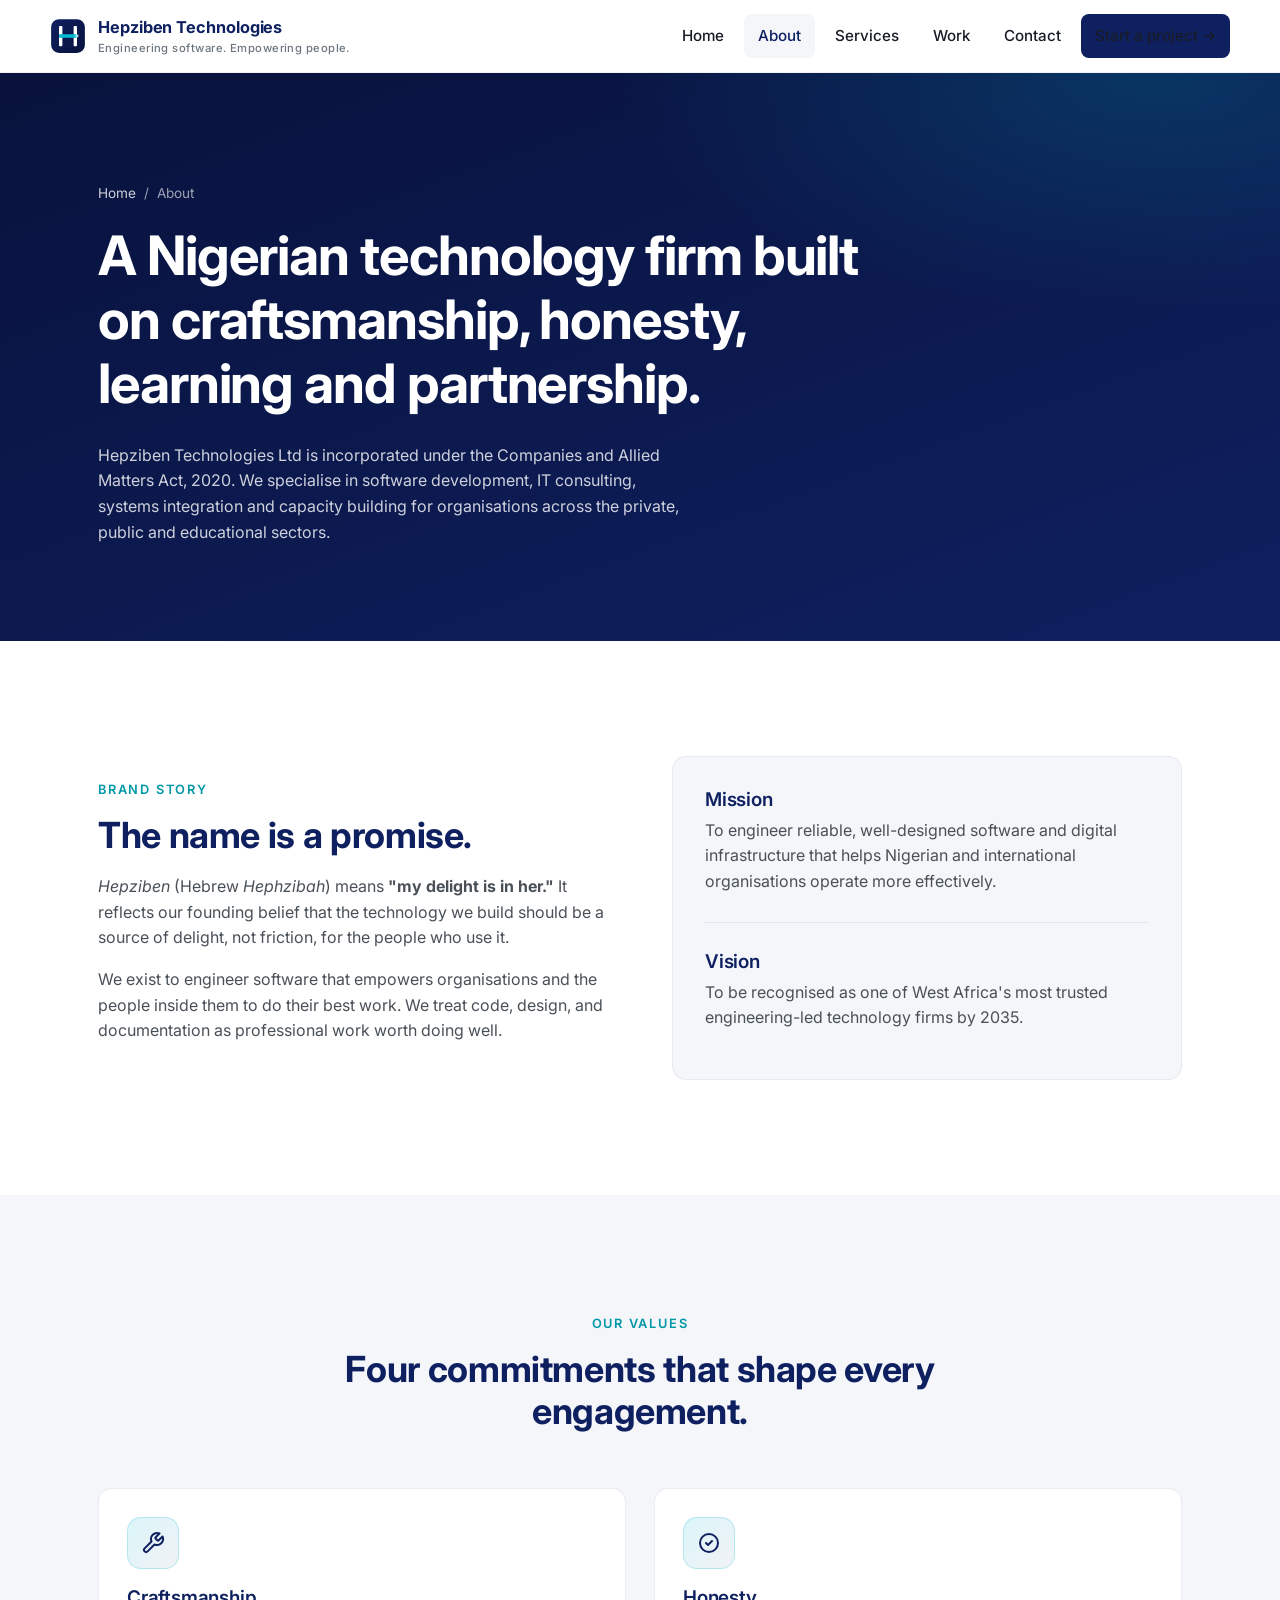
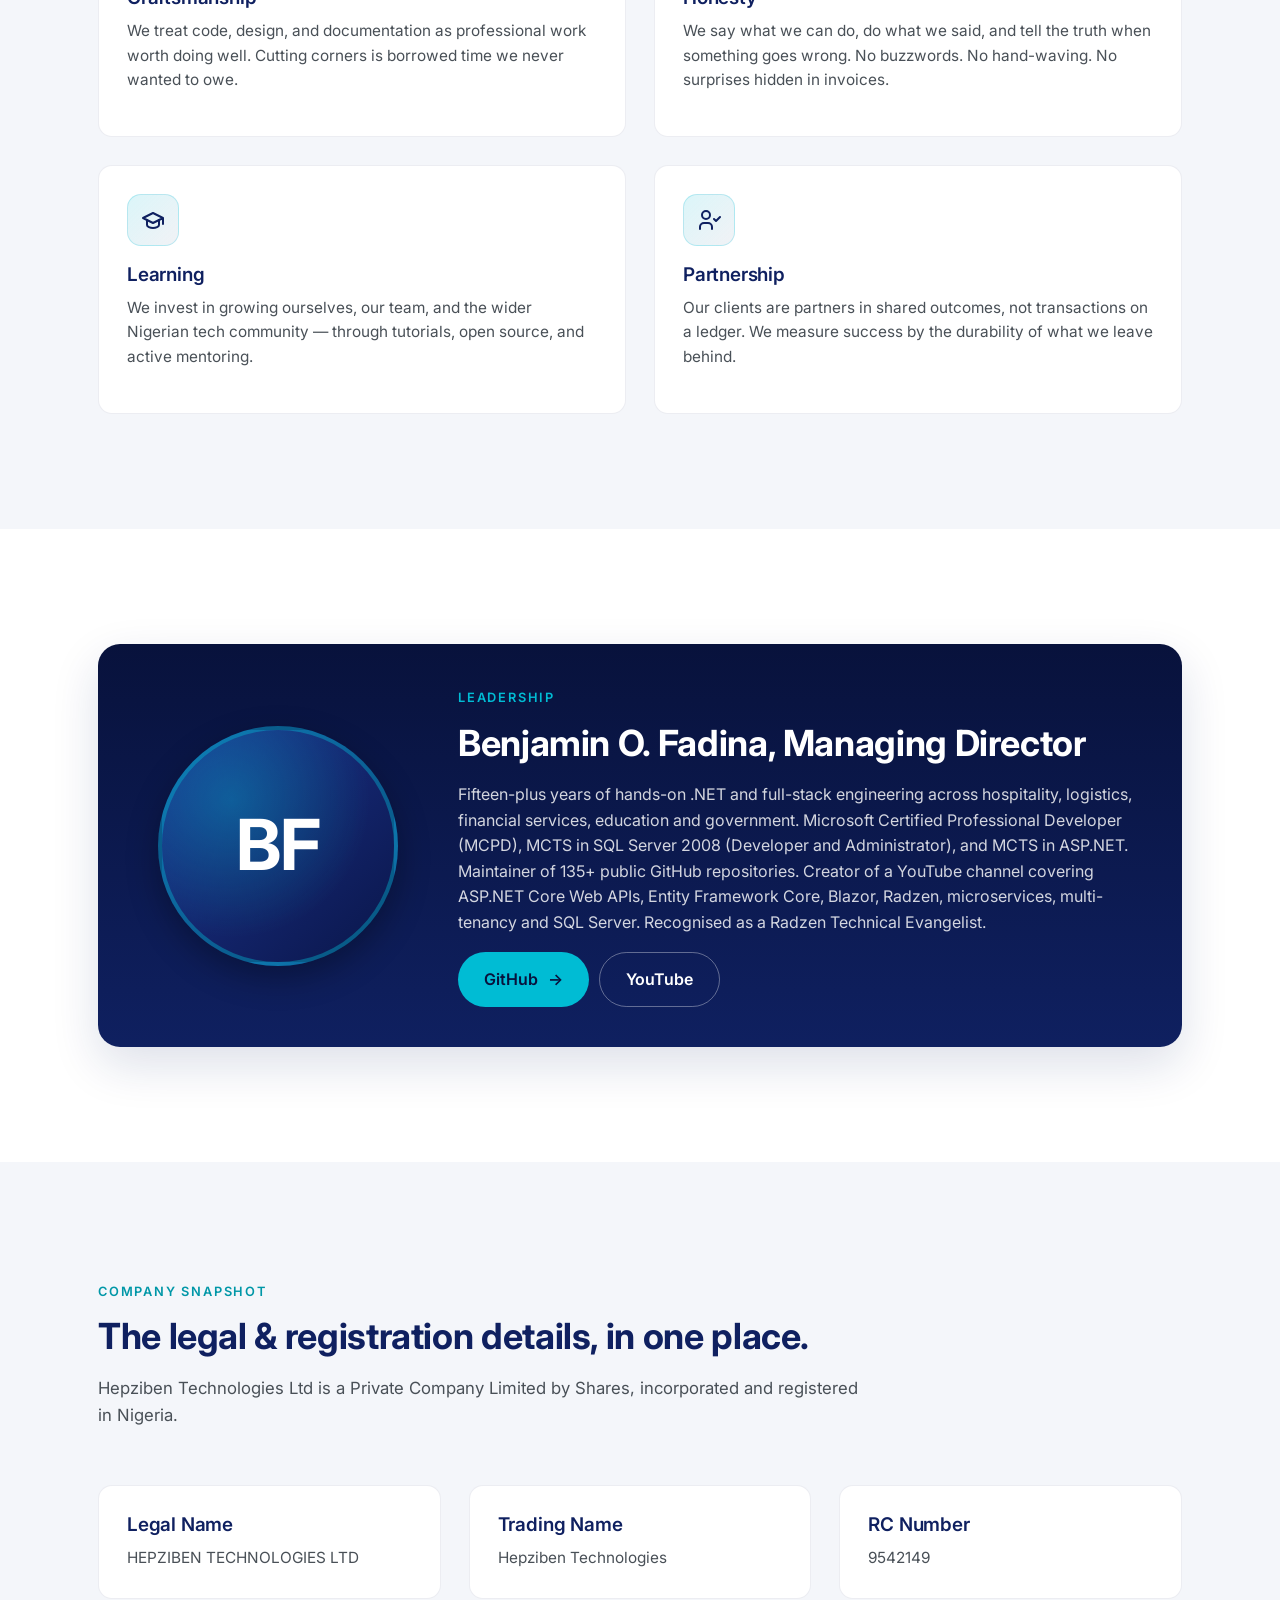
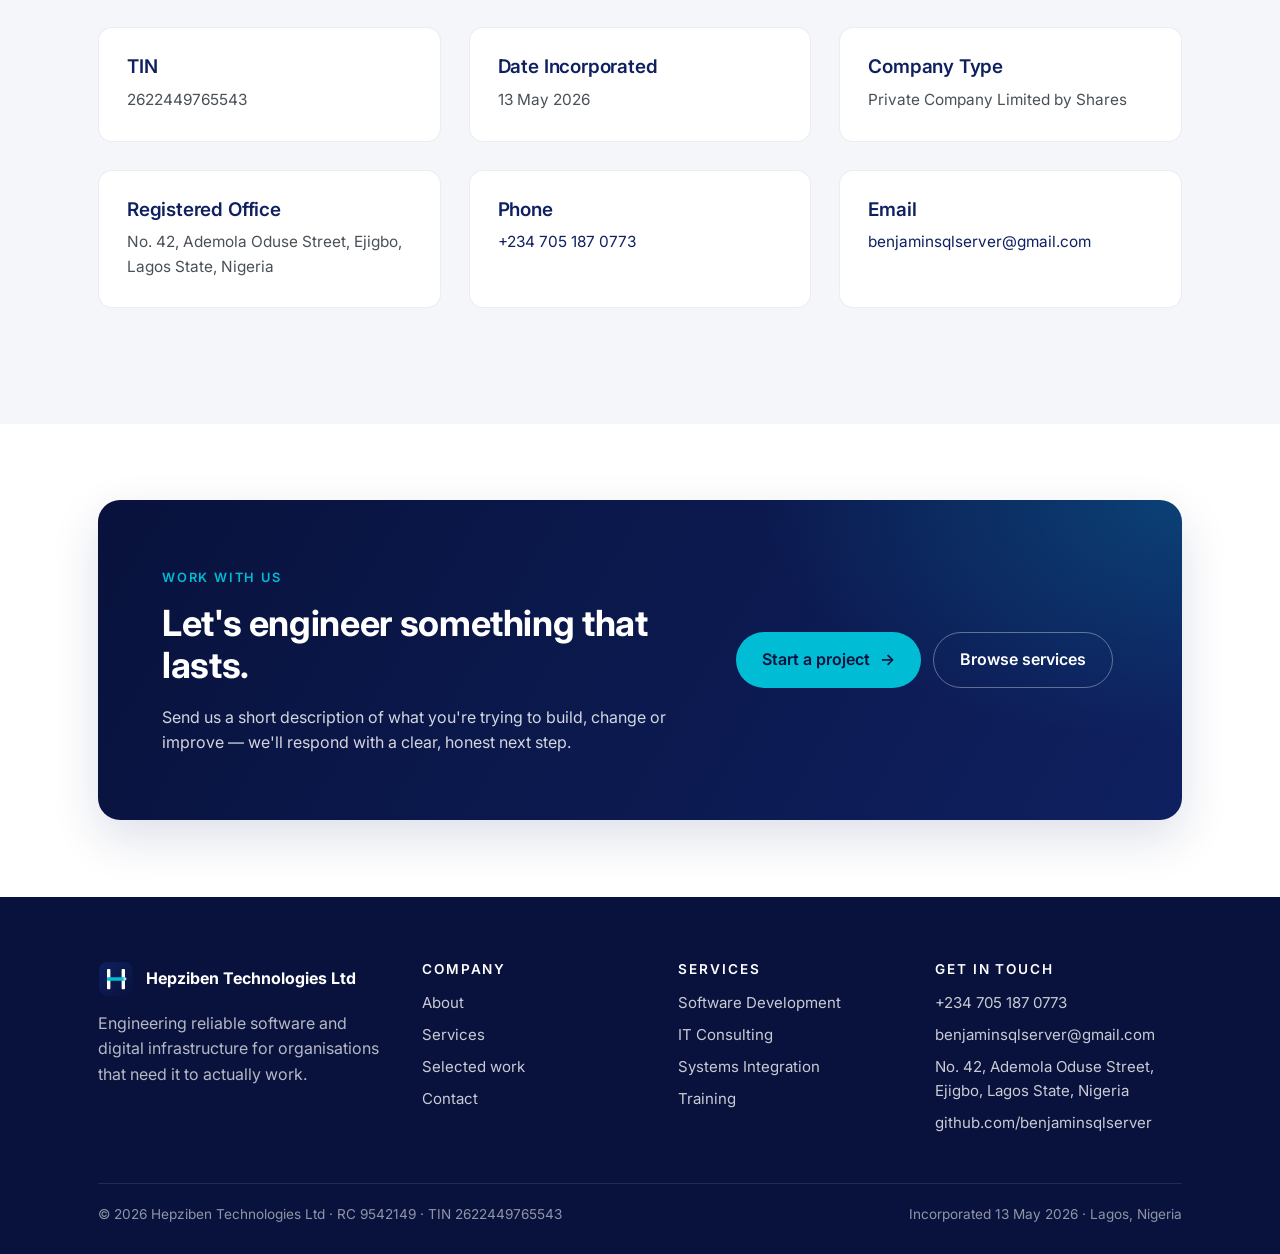
==== about.html @ 414bf99f "Initial commit: Hepziben Technologies corporate website Static, multi-page corporate site introducin" ====
<!DOCTYPE html>
<html lang="en">
<head>
  <meta charset="UTF-8" />
  <meta name="viewport" content="width=device-width, initial-scale=1.0" />
  <title>About — Hepziben Technologies</title>
  <meta name="description" content="The story, mission, vision, values and leadership behind Hepziben Technologies Ltd — a Lagos-based, engineering-led technology firm." />
  <meta name="theme-color" content="#0F2060" />
  <link rel="icon" type="image/svg+xml" href="assets/favicon.svg" />
  <link rel="preconnect" href="https://fonts.googleapis.com" />
  <link rel="preconnect" href="https://fonts.gstatic.com" crossorigin />
  <link href="https://fonts.googleapis.com/css2?family=Inter:wght@400;500;600;700;800&display=swap" rel="stylesheet" />
  <link rel="stylesheet" href="css/styles.css" />
</head>
<body>

  <header class="site-header">
    <div class="container nav">
      <a class="brand" href="index.html" aria-label="Hepziben Technologies home">
        <img src="assets/logo.svg" alt="" width="36" height="36" />
        <span>Hepziben Technologies<span class="brand-sub">Engineering software. Empowering people.</span></span>
      </a>
      <button class="nav-toggle" aria-expanded="false" aria-controls="primary-nav" aria-label="Open menu"><span></span><span></span><span></span></button>
      <ul class="nav-links" id="primary-nav">
        <li><a href="index.html">Home</a></li>
        <li><a class="active" href="about.html">About</a></li>
        <li><a href="services.html">Services</a></li>
        <li><a href="portfolio.html">Work</a></li>
        <li><a href="contact.html">Contact</a></li>
        <li><a class="nav-cta" href="contact.html">Start a project →</a></li>
      </ul>
    </div>
  </header>

  <section class="page-hero">
    <div class="container">
      <div class="crumbs"><a href="index.html">Home</a> &nbsp;/&nbsp; About</div>
      <h1>A Nigerian technology firm built on craftsmanship, honesty, learning and partnership.</h1>
      <p>Hepziben Technologies Ltd is incorporated under the Companies and Allied Matters Act, 2020. We specialise in software development, IT consulting, systems integration and capacity building for organisations across the private, public and educational sectors.</p>
    </div>
  </section>

  <section>
    <div class="container split">
      <div class="reveal">
        <span class="eyebrow">Brand story</span>
        <h2>The name is a promise.</h2>
        <p>
          <em>Hepziben</em> (Hebrew <em>Hephzibah</em>) means <strong>"my delight is in her."</strong>
          It reflects our founding belief that the technology we build should be a source of delight, not friction,
          for the people who use it.
        </p>
        <p>
          We exist to engineer software that empowers organisations and the people inside them
          to do their best work. We treat code, design, and documentation as professional work
          worth doing well.
        </p>
      </div>
      <div class="reveal">
        <div style="background: var(--mist); border-radius: var(--radius-md); padding: 32px; border: 1px solid rgba(15,32,96,.06);">
          <h3 style="color: var(--indigo); margin-bottom: 6px;">Mission</h3>
          <p>To engineer reliable, well-designed software and digital infrastructure that helps Nigerian and international organisations operate more effectively.</p>
          <div class="divider"></div>
          <h3 style="color: var(--indigo); margin-bottom: 6px;">Vision</h3>
          <p>To be recognised as one of West Africa's most trusted engineering-led technology firms by 2035.</p>
        </div>
      </div>
    </div>
  </section>

  <section style="background: var(--mist);">
    <div class="container">
      <div class="section-head reveal">
        <span class="eyebrow">Our values</span>
        <h2>Four commitments that shape every engagement.</h2>
      </div>
      <div class="grid grid-2">
        <article class="service reveal">
          <div class="icon" aria-hidden="true">
            <svg viewBox="0 0 24 24" fill="none" stroke="currentColor" stroke-width="2" stroke-linecap="round" stroke-linejoin="round"><path d="M14.7 6.3a1 1 0 0 0 0 1.4l1.6 1.6a1 1 0 0 0 1.4 0l3.77-3.77a6 6 0 0 1-7.94 7.94l-6.91 6.91a2.12 2.12 0 0 1-3-3l6.91-6.91a6 6 0 0 1 7.94-7.94l-3.76 3.76z"/></svg>
          </div>
          <h3>Craftsmanship</h3>
          <p>We treat code, design, and documentation as professional work worth doing well. Cutting corners is borrowed time we never wanted to owe.</p>
        </article>
        <article class="service reveal">
          <div class="icon" aria-hidden="true">
            <svg viewBox="0 0 24 24" fill="none" stroke="currentColor" stroke-width="2" stroke-linecap="round" stroke-linejoin="round"><path d="M3 12a9 9 0 1 0 18 0 9 9 0 0 0-18 0z"/><polyline points="9 12 11 14 15 10"/></svg>
          </div>
          <h3>Honesty</h3>
          <p>We say what we can do, do what we said, and tell the truth when something goes wrong. No buzzwords. No hand-waving. No surprises hidden in invoices.</p>
        </article>
        <article class="service reveal">
          <div class="icon" aria-hidden="true">
            <svg viewBox="0 0 24 24" fill="none" stroke="currentColor" stroke-width="2" stroke-linecap="round" stroke-linejoin="round"><path d="M22 10v6M2 10l10-5 10 5-10 5z"/><path d="M6 12v5c0 1.7 3 3 6 3s6-1.3 6-3v-5"/></svg>
          </div>
          <h3>Learning</h3>
          <p>We invest in growing ourselves, our team, and the wider Nigerian tech community — through tutorials, open source, and active mentoring.</p>
        </article>
        <article class="service reveal">
          <div class="icon" aria-hidden="true">
            <svg viewBox="0 0 24 24" fill="none" stroke="currentColor" stroke-width="2" stroke-linecap="round" stroke-linejoin="round"><circle cx="9" cy="7" r="4"/><path d="M17 11l2 2 4-4"/><path d="M3 21v-2a4 4 0 0 1 4-4h4a4 4 0 0 1 4 4v2"/></svg>
          </div>
          <h3>Partnership</h3>
          <p>Our clients are partners in shared outcomes, not transactions on a ledger. We measure success by the durability of what we leave behind.</p>
        </article>
      </div>
    </div>
  </section>

  <section>
    <div class="container">
      <div class="founder reveal">
        <div class="avatar" aria-label="Benjamin O. Fadina">BF</div>
        <div>
          <span class="eyebrow" style="color: var(--cyan);">Leadership</span>
          <h2>Benjamin O. Fadina, Managing Director</h2>
          <p>
            Fifteen-plus years of hands-on .NET and full-stack engineering across hospitality, logistics, financial services,
            education and government. Microsoft Certified Professional Developer (MCPD), MCTS in SQL Server 2008 (Developer
            and Administrator), and MCTS in ASP.NET. Maintainer of 135+ public GitHub repositories. Creator of a YouTube
            channel covering ASP.NET Core Web APIs, Entity Framework Core, Blazor, Radzen, microservices, multi-tenancy and
            SQL Server. Recognised as a Radzen Technical Evangelist.
          </p>
          <div class="actions" style="display:flex; gap:10px; flex-wrap:wrap; margin-top: 8px;">
            <a class="btn btn-primary" href="https://github.com/benjaminsqlserver" target="_blank" rel="noopener">GitHub <span class="arrow">→</span></a>
            <a class="btn btn-ghost" href="https://www.youtube.com/@benjaminfadina3338" target="_blank" rel="noopener">YouTube</a>
          </div>
        </div>
      </div>
    </div>
  </section>

  <section style="background: var(--mist);">
    <div class="container">
      <div class="section-head reveal left">
        <span class="eyebrow">Company snapshot</span>
        <h2>The legal &amp; registration details, in one place.</h2>
        <p>Hepziben Technologies Ltd is a Private Company Limited by Shares, incorporated and registered in Nigeria.</p>
      </div>
      <div class="grid grid-3">
        <div class="service reveal"><h3>Legal Name</h3><p style="margin:0;">HEPZIBEN TECHNOLOGIES LTD</p></div>
        <div class="service reveal"><h3>Trading Name</h3><p style="margin:0;">Hepziben Technologies</p></div>
        <div class="service reveal"><h3>RC Number</h3><p style="margin:0;">9542149</p></div>
        <div class="service reveal"><h3>TIN</h3><p style="margin:0;">2622449765543</p></div>
        <div class="service reveal"><h3>Date Incorporated</h3><p style="margin:0;">13 May 2026</p></div>
        <div class="service reveal"><h3>Company Type</h3><p style="margin:0;">Private Company Limited by Shares</p></div>
        <div class="service reveal"><h3>Registered Office</h3><p style="margin:0;">No. 42, Ademola Oduse Street, Ejigbo, Lagos State, Nigeria</p></div>
        <div class="service reveal"><h3>Phone</h3><p style="margin:0;"><a href="tel:+2347051870773">+234 705 187 0773</a></p></div>
        <div class="service reveal"><h3>Email</h3><p style="margin:0;"><a href="mailto:benjaminsqlserver@gmail.com">benjaminsqlserver@gmail.com</a></p></div>
      </div>
    </div>
  </section>

  <section class="section-tight">
    <div class="container">
      <div class="cta-band reveal">
        <div>
          <span class="eyebrow" style="color: var(--cyan);">Work with us</span>
          <h2>Let's engineer something that lasts.</h2>
          <p>Send us a short description of what you're trying to build, change or improve — we'll respond with a clear, honest next step.</p>
        </div>
        <div class="actions">
          <a class="btn btn-primary" href="contact.html">Start a project <span class="arrow">→</span></a>
          <a class="btn btn-ghost" href="services.html">Browse services</a>
        </div>
      </div>
    </div>
  </section>

  <footer class="footer">
    <div class="container">
      <div class="grid-foot">
        <div>
          <div class="brand-foot"><img src="assets/logo.svg" alt="" width="36" height="36" /> Hepziben Technologies Ltd</div>
          <p style="color: rgba(255,255,255,.7);">Engineering reliable software and digital infrastructure for organisations that need it to actually work.</p>
        </div>
        <div><h4>Company</h4>
          <ul>
            <li><a href="about.html">About</a></li>
            <li><a href="services.html">Services</a></li>
            <li><a href="portfolio.html">Selected work</a></li>
            <li><a href="contact.html">Contact</a></li>
          </ul>
        </div>
        <div><h4>Services</h4>
          <ul>
            <li><a href="services.html#software">Software Development</a></li>
            <li><a href="services.html#consulting">IT Consulting</a></li>
            <li><a href="services.html#integration">Systems Integration</a></li>
            <li><a href="services.html#training">Training</a></li>
          </ul>
        </div>
        <div><h4>Get in touch</h4>
          <ul>
            <li><a href="tel:+2347051870773">+234 705 187 0773</a></li>
            <li><a href="mailto:benjaminsqlserver@gmail.com">benjaminsqlserver@gmail.com</a></li>
            <li>No. 42, Ademola Oduse Street,<br/>Ejigbo, Lagos State, Nigeria</li>
            <li><a href="https://github.com/benjaminsqlserver" target="_blank" rel="noopener">github.com/benjaminsqlserver</a></li>
          </ul>
        </div>
      </div>
      <div class="legal">
        <span>© 2026 Hepziben Technologies Ltd · RC 9542149 · TIN 2622449765543</span>
        <span>Incorporated 13 May 2026 · Lagos, Nigeria</span>
      </div>
    </div>
  </footer>

  <script src="js/main.js" defer></script>
</body>
</html>
---- css/styles.css ----
/* =========================================================
   Hepziben Technologies — Brand Stylesheet
   Per Brand Guidelines v1.0 (May 2026)
   Anchor: Deep Indigo  Accent: Electric Cyan
   Ratios: ~60% white  ~30% indigo  ~10% cyan
   ========================================================= */

:root {
  --indigo: #0F2060;
  --midnight: #08123C;
  --cyan: #00BCD4;
  --teal: #0097A7;
  --ink: #181C28;
  --slate: #495057;
  --stone: #6C757D;
  --mist: #F4F6FA;
  --white: #FFFFFF;

  --radius-sm: 8px;
  --radius-md: 14px;
  --radius-lg: 22px;

  --shadow-sm: 0 1px 2px rgba(15, 32, 96, .06), 0 1px 3px rgba(15, 32, 96, .04);
  --shadow-md: 0 6px 18px rgba(15, 32, 96, .08), 0 2px 6px rgba(15, 32, 96, .05);
  --shadow-lg: 0 18px 48px rgba(15, 32, 96, .14);

  --container: 1180px;
  --pad: clamp(20px, 4vw, 48px);

  --t: 220ms cubic-bezier(.2, .7, .2, 1);
}

* { box-sizing: border-box; }
html { scroll-behavior: smooth; }

body {
  margin: 0;
  font-family: 'Inter', Calibri, system-ui, -apple-system, 'Segoe UI', Roboto, Arial, sans-serif;
  color: var(--ink);
  background: var(--white);
  line-height: 1.6;
  -webkit-font-smoothing: antialiased;
  text-rendering: optimizeLegibility;
}

img, svg { display: block; max-width: 100%; }
a { color: var(--indigo); text-decoration: none; transition: color var(--t); }
a:hover { color: var(--teal); }

/* ---------- Type scale ---------- */
h1, h2, h3, h4 {
  color: var(--indigo);
  letter-spacing: -.01em;
  margin: 0 0 .5em;
  line-height: 1.18;
  font-weight: 700;
}
h1 { font-size: clamp(2rem, 4.6vw, 3.4rem); letter-spacing: -.02em; }
h2 { font-size: clamp(1.6rem, 3vw, 2.25rem); }
h3 { font-size: 1.18rem; font-weight: 600; }
p  { margin: 0 0 1em; color: var(--slate); }
small { color: var(--stone); }

.eyebrow {
  display: inline-block;
  font-size: .8rem;
  font-weight: 600;
  letter-spacing: .14em;
  text-transform: uppercase;
  color: var(--teal);
  margin-bottom: .8rem;
}

/* ---------- Layout primitives ---------- */
.container {
  width: 100%;
  max-width: var(--container);
  margin: 0 auto;
  padding-left: var(--pad);
  padding-right: var(--pad);
}

section { padding: clamp(64px, 9vw, 120px) 0; }
.section-tight { padding: clamp(40px, 6vw, 80px) 0; }

.grid { display: grid; gap: 28px; }
.grid-2 { grid-template-columns: repeat(2, minmax(0, 1fr)); }
.grid-3 { grid-template-columns: repeat(3, minmax(0, 1fr)); }
@media (max-width: 880px) {
  .grid-2, .grid-3 { grid-template-columns: 1fr; }
}

/* ---------- Header / nav ---------- */
.site-header {
  position: sticky;
  top: 0;
  z-index: 50;
  background: rgba(255, 255, 255, .82);
  backdrop-filter: saturate(180%) blur(14px);
  -webkit-backdrop-filter: saturate(180%) blur(14px);
  border-bottom: 1px solid rgba(15, 32, 96, .06);
}
.nav {
  display: flex;
  align-items: center;
  justify-content: space-between;
  gap: 24px;
  padding: 14px 0;
}
.brand {
  display: flex;
  align-items: center;
  gap: 12px;
  font-weight: 700;
  color: var(--indigo);
  font-size: 1.02rem;
  letter-spacing: -.005em;
}
.brand svg { width: 36px; height: 36px; }
.brand .brand-sub { display: block; font-size: .7rem; font-weight: 500; color: var(--stone); letter-spacing: .04em; }

.nav-links {
  display: flex;
  align-items: center;
  gap: 6px;
  list-style: none;
  margin: 0;
  padding: 0;
}
.nav-links a {
  display: inline-block;
  padding: 10px 14px;
  border-radius: var(--radius-sm);
  font-weight: 500;
  font-size: .95rem;
  color: var(--ink);
}
.nav-links a:hover { background: var(--mist); color: var(--indigo); }
.nav-links a.active { color: var(--indigo); background: var(--mist); }

.nav-cta {
  display: inline-flex;
  align-items: center;
  gap: 8px;
  background: var(--indigo);
  color: var(--white);
  padding: 10px 18px;
  border-radius: 999px;
  font-weight: 600;
  font-size: .95rem;
  transition: transform var(--t), background var(--t), box-shadow var(--t);
}
.nav-cta:hover { background: var(--midnight); color: var(--white); transform: translateY(-1px); box-shadow: var(--shadow-md); }

.nav-toggle {
  display: none;
  background: transparent;
  border: 1px solid rgba(15, 32, 96, .12);
  border-radius: var(--radius-sm);
  padding: 8px 10px;
  cursor: pointer;
}
.nav-toggle span {
  display: block;
  width: 20px;
  height: 2px;
  background: var(--indigo);
  margin: 4px 0;
  border-radius: 1px;
}

@media (max-width: 880px) {
  .nav-toggle { display: inline-block; }
  .nav-links {
    position: absolute;
    top: 64px; left: 0; right: 0;
    flex-direction: column;
    align-items: stretch;
    gap: 4px;
    padding: 12px var(--pad) 18px;
    background: var(--white);
    border-bottom: 1px solid rgba(15, 32, 96, .08);
    box-shadow: var(--shadow-md);
    transform: translateY(-12px);
    opacity: 0;
    pointer-events: none;
    transition: transform var(--t), opacity var(--t);
  }
  .nav-links.open { transform: translateY(0); opacity: 1; pointer-events: auto; }
  .nav-links li { width: 100%; }
  .nav-links a { display: block; }
  .nav-cta { display: none; }
}

/* ---------- Buttons ---------- */
.btn {
  display: inline-flex;
  align-items: center;
  gap: 10px;
  padding: 14px 26px;
  border-radius: 999px;
  font-weight: 600;
  font-size: 1rem;
  border: none;
  cursor: pointer;
  transition: transform var(--t), background var(--t), color var(--t), box-shadow var(--t), border-color var(--t);
  text-decoration: none;
}
.btn-primary { background: var(--cyan); color: var(--midnight); }
.btn-primary:hover { background: var(--teal); color: var(--white); transform: translateY(-1px); box-shadow: var(--shadow-md); }
.btn-secondary { background: transparent; color: var(--indigo); border: 1px solid rgba(15, 32, 96, .18); }
.btn-secondary:hover { background: var(--indigo); color: var(--white); border-color: var(--indigo); }
.btn-ghost { background: transparent; color: var(--white); border: 1px solid rgba(255, 255, 255, .35); }
.btn-ghost:hover { background: var(--white); color: var(--indigo); }

.btn .arrow { transition: transform var(--t); }
.btn:hover .arrow { transform: translateX(3px); }

/* ---------- Hero ---------- */
.hero {
  position: relative;
  background:
    radial-gradient(1100px 540px at 88% -10%, rgba(0, 188, 212, .18), transparent 60%),
    radial-gradient(900px 480px at -10% 110%, rgba(0, 151, 167, .14), transparent 60%),
    linear-gradient(160deg, var(--midnight) 0%, var(--indigo) 60%, #15296f 100%);
  color: var(--white);
  overflow: hidden;
  padding: clamp(80px, 12vw, 140px) 0 clamp(80px, 12vw, 140px);
}
.hero::before {
  content: "";
  position: absolute; inset: 0;
  background-image:
    linear-gradient(rgba(255, 255, 255, .04) 1px, transparent 1px),
    linear-gradient(90deg, rgba(255, 255, 255, .04) 1px, transparent 1px);
  background-size: 56px 56px;
  mask-image: radial-gradient(ellipse at 50% 40%, #000 30%, transparent 75%);
  -webkit-mask-image: radial-gradient(ellipse at 50% 40%, #000 30%, transparent 75%);
  pointer-events: none;
}
.hero .container { position: relative; z-index: 1; }
.hero-grid {
  display: grid;
  grid-template-columns: 1.15fr 1fr;
  gap: 56px;
  align-items: center;
}
@media (max-width: 980px) { .hero-grid { grid-template-columns: 1fr; gap: 40px; } }

.hero h1 { color: var(--white); margin-bottom: 18px; }
.hero h1 .accent { color: var(--cyan); }
.hero p.lead { font-size: 1.12rem; color: rgba(255, 255, 255, .82); margin-bottom: 28px; max-width: 58ch; }
.hero .actions { display: flex; gap: 14px; flex-wrap: wrap; }
.hero .meta {
  margin-top: 36px;
  display: flex; flex-wrap: wrap; gap: 18px 28px;
  color: rgba(255, 255, 255, .75);
  font-size: .92rem;
}
.hero .meta div { display: flex; align-items: center; gap: 8px; }
.hero .meta .dot { width: 6px; height: 6px; background: var(--cyan); border-radius: 50%; }

/* Hero illustration card */
.hero-card {
  position: relative;
  background: linear-gradient(180deg, rgba(255, 255, 255, .06), rgba(255, 255, 255, .02));
  border: 1px solid rgba(255, 255, 255, .12);
  border-radius: var(--radius-lg);
  padding: 26px;
  box-shadow: var(--shadow-lg);
  backdrop-filter: blur(10px);
}
.hero-card .pill {
  display: inline-flex; align-items: center; gap: 8px;
  background: rgba(0, 188, 212, .14);
  color: var(--cyan);
  padding: 6px 12px; border-radius: 999px;
  font-size: .78rem; font-weight: 600; letter-spacing: .08em;
  text-transform: uppercase;
  border: 1px solid rgba(0, 188, 212, .35);
  margin-bottom: 14px;
}
.code-window {
  background: var(--midnight);
  border: 1px solid rgba(255, 255, 255, .08);
  border-radius: var(--radius-md);
  overflow: hidden;
}
.code-window .bar {
  display: flex; gap: 6px; align-items: center;
  padding: 10px 14px;
  background: rgba(255, 255, 255, .04);
  border-bottom: 1px solid rgba(255, 255, 255, .06);
}
.code-window .bar i { width: 10px; height: 10px; border-radius: 50%; background: rgba(255,255,255,.18); }
.code-window .bar i.r { background: #ff5f57; }
.code-window .bar i.y { background: #febc2e; }
.code-window .bar i.g { background: #28c840; }
.code-window pre {
  margin: 0;
  padding: 16px 18px;
  color: #d3def0;
  font-family: ui-monospace, SFMono-Regular, Menlo, Consolas, monospace;
  font-size: .85rem;
  line-height: 1.65;
  overflow-x: auto;
  white-space: pre;
}
.code-window .k { color: #79c0ff; }
.code-window .s { color: #a5e3b6; }
.code-window .c { color: #7a88a8; font-style: italic; }
.code-window .n { color: #ffcb6b; }
.code-window .t { color: var(--cyan); }

/* ---------- Trust strip ---------- */
.trust {
  background: var(--mist);
  border-top: 1px solid rgba(15, 32, 96, .04);
  border-bottom: 1px solid rgba(15, 32, 96, .04);
  padding: 26px 0;
}
.trust .row {
  display: grid;
  grid-template-columns: repeat(4, 1fr);
  gap: 18px;
  align-items: center;
}
@media (max-width: 720px) { .trust .row { grid-template-columns: repeat(2, 1fr); } }
.trust .stat { text-align: center; }
.trust .stat strong { display: block; color: var(--indigo); font-size: 1.6rem; line-height: 1.1; }
.trust .stat span { color: var(--stone); font-size: .85rem; }

/* ---------- Section heading ---------- */
.section-head { max-width: 760px; margin: 0 auto 56px; text-align: center; }
.section-head.left { text-align: left; margin-left: 0; }
.section-head p { color: var(--slate); font-size: 1.05rem; }

/* ---------- Service cards ---------- */
.service {
  background: var(--white);
  border: 1px solid rgba(15, 32, 96, .08);
  border-radius: var(--radius-md);
  padding: 28px;
  transition: transform var(--t), box-shadow var(--t), border-color var(--t);
  position: relative;
  overflow: hidden;
}
.service::after {
  content: "";
  position: absolute; left: 0; right: 0; bottom: 0;
  height: 3px;
  background: linear-gradient(90deg, var(--cyan), var(--teal));
  transform: scaleX(0);
  transform-origin: left;
  transition: transform var(--t);
}
.service:hover { transform: translateY(-3px); border-color: rgba(15, 32, 96, .16); box-shadow: var(--shadow-md); }
.service:hover::after { transform: scaleX(1); }
.service .icon {
  width: 52px; height: 52px;
  display: inline-flex; align-items: center; justify-content: center;
  background: linear-gradient(135deg, rgba(0, 188, 212, .14), rgba(15, 32, 96, .06));
  border: 1px solid rgba(0, 188, 212, .22);
  color: var(--indigo);
  border-radius: 14px;
  margin-bottom: 18px;
}
.service .icon svg { width: 24px; height: 24px; }
.service p { font-size: .96rem; }
.service-tag {
  display: inline-flex; align-items: center;
  font-size: .78rem; font-weight: 600;
  color: var(--teal);
  letter-spacing: .06em; text-transform: uppercase;
  margin-top: 8px;
}

/* ---------- Why us / split ---------- */
.split {
  display: grid;
  grid-template-columns: 1fr 1fr;
  gap: 64px;
  align-items: center;
}
@media (max-width: 980px) { .split { grid-template-columns: 1fr; gap: 36px; } }
.points { list-style: none; padding: 0; margin: 24px 0 0; }
.points li {
  display: grid;
  grid-template-columns: 28px 1fr;
  gap: 14px;
  padding: 16px 0;
  border-top: 1px solid rgba(15, 32, 96, .08);
}
.points li:last-child { border-bottom: 1px solid rgba(15, 32, 96, .08); }
.points .tick {
  display: inline-flex; align-items: center; justify-content: center;
  width: 26px; height: 26px;
  background: var(--cyan); color: var(--midnight);
  border-radius: 50%;
}
.points strong { display: block; color: var(--indigo); margin-bottom: 2px; }

/* Mosaic — image-free, geometric */
.mosaic {
  position: relative;
  aspect-ratio: 4 / 3;
  background:
    radial-gradient(80% 80% at 100% 0%, rgba(0, 188, 212, .25), transparent 60%),
    linear-gradient(160deg, #1a2c70 0%, var(--midnight) 100%);
  border-radius: var(--radius-lg);
  overflow: hidden;
  box-shadow: var(--shadow-lg);
}
.mosaic::before, .mosaic::after {
  content: "";
  position: absolute;
  inset: 0;
  background-image:
    linear-gradient(rgba(255, 255, 255, .07) 1px, transparent 1px),
    linear-gradient(90deg, rgba(255, 255, 255, .07) 1px, transparent 1px);
  background-size: 40px 40px;
  mask-image: radial-gradient(ellipse at 30% 30%, #000 40%, transparent 80%);
  -webkit-mask-image: radial-gradient(ellipse at 30% 30%, #000 40%, transparent 80%);
}
.mosaic .chip {
  position: absolute;
  display: inline-flex; align-items: center; gap: 8px;
  background: rgba(255, 255, 255, .08);
  border: 1px solid rgba(255, 255, 255, .14);
  color: #fff;
  border-radius: 999px;
  padding: 8px 14px;
  font-size: .85rem; font-weight: 600; letter-spacing: .02em;
  backdrop-filter: blur(6px);
}
.mosaic .chip .d { width: 6px; height: 6px; background: var(--cyan); border-radius: 50%; }
.mosaic .c1 { top: 14%; left: 8%; }
.mosaic .c2 { top: 32%; right: 10%; }
.mosaic .c3 { bottom: 22%; left: 14%; }
.mosaic .c4 { bottom: 10%; right: 18%; }
.mosaic .c5 { top: 56%; left: 38%; }

/* ---------- Industries ---------- */
.industries-bg { background: var(--mist); }
.chips {
  display: flex; flex-wrap: wrap; gap: 10px;
  justify-content: center;
  margin-top: 30px;
}
.chip-static {
  background: var(--white);
  border: 1px solid rgba(15, 32, 96, .1);
  padding: 12px 18px;
  border-radius: 999px;
  color: var(--indigo);
  font-weight: 500;
  font-size: .95rem;
  transition: transform var(--t), border-color var(--t), color var(--t);
}
.chip-static:hover { transform: translateY(-2px); border-color: var(--cyan); color: var(--teal); }

/* ---------- Founder / quote ---------- */
.founder {
  display: grid;
  grid-template-columns: 280px 1fr;
  gap: 40px;
  align-items: center;
  background: linear-gradient(180deg, var(--midnight), var(--indigo));
  color: #fff;
  border-radius: var(--radius-lg);
  padding: 40px;
  box-shadow: var(--shadow-lg);
  overflow: hidden;
  position: relative;
}
@media (max-width: 880px) { .founder { grid-template-columns: 1fr; padding: 32px; text-align: center; } }
.founder h2 { color: #fff; }
.founder p { color: rgba(255, 255, 255, .82); }
.founder .avatar {
  width: 240px; height: 240px;
  border-radius: 50%;
  background:
    radial-gradient(circle at 30% 30%, rgba(0, 188, 212, .35), transparent 60%),
    linear-gradient(135deg, #1d3490, #0a164a);
  border: 4px solid rgba(0, 188, 212, .4);
  display: flex; align-items: center; justify-content: center;
  font-size: 4.4rem; font-weight: 700; color: #fff;
  letter-spacing: -.02em;
  box-shadow: 0 12px 32px rgba(0, 0, 0, .3);
  margin: 0 auto;
}
.founder cite { display: block; margin-top: 18px; color: var(--cyan); font-style: normal; font-weight: 600; }

/* ---------- Featured work / project cards ---------- */
.project {
  background: var(--white);
  border: 1px solid rgba(15, 32, 96, .08);
  border-radius: var(--radius-md);
  padding: 26px;
  display: flex; flex-direction: column; gap: 12px;
  transition: transform var(--t), box-shadow var(--t), border-color var(--t);
}
.project:hover { transform: translateY(-3px); border-color: rgba(15, 32, 96, .16); box-shadow: var(--shadow-md); }
.project .pill {
  align-self: flex-start;
  background: rgba(0, 188, 212, .1);
  color: var(--teal);
  border: 1px solid rgba(0, 188, 212, .22);
  padding: 4px 10px; border-radius: 999px;
  font-size: .72rem; font-weight: 700; letter-spacing: .1em;
  text-transform: uppercase;
}
.project h3 a { color: var(--indigo); }
.project h3 a:hover { color: var(--teal); }
.project .stack { display: flex; flex-wrap: wrap; gap: 6px; margin-top: 6px; }
.project .stack span {
  font-size: .76rem;
  background: var(--mist);
  color: var(--slate);
  padding: 4px 10px;
  border-radius: 999px;
}
.project .external {
  margin-top: auto;
  display: inline-flex; align-items: center; gap: 6px;
  font-weight: 600; font-size: .9rem;
  color: var(--indigo);
}
.project .external:hover { color: var(--teal); }

/* ---------- Contact / CTA section ---------- */
.cta-band {
  background:
    radial-gradient(700px 400px at 100% 0%, rgba(0, 188, 212, .22), transparent 60%),
    linear-gradient(120deg, var(--midnight), var(--indigo));
  color: #fff;
  border-radius: var(--radius-lg);
  padding: clamp(40px, 6vw, 64px);
  display: grid;
  grid-template-columns: 1.4fr 1fr;
  gap: 40px;
  align-items: center;
  box-shadow: var(--shadow-lg);
}
@media (max-width: 880px) { .cta-band { grid-template-columns: 1fr; } }
.cta-band h2 { color: #fff; }
.cta-band p { color: rgba(255, 255, 255, .82); margin-bottom: 0; }
.cta-band .actions { display: flex; gap: 12px; flex-wrap: wrap; }

/* Inline contact list */
.contact-list { list-style: none; margin: 0; padding: 0; }
.contact-list li {
  display: grid;
  grid-template-columns: 38px 1fr;
  gap: 14px;
  padding: 14px 0;
  border-top: 1px solid rgba(15, 32, 96, .08);
  align-items: center;
}
.contact-list li:last-child { border-bottom: 1px solid rgba(15, 32, 96, .08); }
.contact-list .ic {
  width: 38px; height: 38px;
  display: inline-flex; align-items: center; justify-content: center;
  background: var(--mist); color: var(--indigo);
  border-radius: 10px;
}
.contact-list strong { color: var(--indigo); display: block; font-size: .8rem; text-transform: uppercase; letter-spacing: .08em; }
.contact-list a, .contact-list span { color: var(--slate); }

/* ---------- Forms ---------- */
.form {
  background: var(--white);
  border: 1px solid rgba(15, 32, 96, .08);
  border-radius: var(--radius-md);
  padding: 28px;
  box-shadow: var(--shadow-sm);
}
.form .row { display: grid; grid-template-columns: 1fr 1fr; gap: 14px; }
@media (max-width: 720px) { .form .row { grid-template-columns: 1fr; } }
.field { margin-bottom: 14px; }
.field label {
  display: block; font-size: .85rem; font-weight: 600;
  color: var(--indigo); margin-bottom: 6px;
}
.field input, .field select, .field textarea {
  width: 100%;
  font: inherit;
  color: var(--ink);
  background: var(--white);
  border: 1px solid rgba(15, 32, 96, .14);
  border-radius: 10px;
  padding: 12px 14px;
  transition: border-color var(--t), box-shadow var(--t);
}
.field input:focus, .field select:focus, .field textarea:focus {
  outline: none;
  border-color: var(--cyan);
  box-shadow: 0 0 0 4px rgba(0, 188, 212, .18);
}
.field textarea { min-height: 140px; resize: vertical; }
.form-note { font-size: .82rem; color: var(--stone); margin-top: 6px; }

/* ---------- Footer ---------- */
.footer {
  background: var(--midnight);
  color: rgba(255, 255, 255, .78);
  padding: 64px 0 28px;
}
.footer .grid-foot {
  display: grid;
  grid-template-columns: 1.3fr 1fr 1fr 1.1fr;
  gap: 32px;
}
@media (max-width: 880px) { .footer .grid-foot { grid-template-columns: 1fr 1fr; } }
@media (max-width: 540px) { .footer .grid-foot { grid-template-columns: 1fr; } }
.footer h4 {
  color: #fff; font-size: .85rem; text-transform: uppercase; letter-spacing: .14em;
  margin-bottom: 14px; font-weight: 600;
}
.footer a { color: rgba(255, 255, 255, .78); }
.footer a:hover { color: var(--cyan); }
.footer ul { list-style: none; padding: 0; margin: 0; }
.footer ul li { margin-bottom: 8px; font-size: .94rem; }
.footer .brand-foot { display: flex; gap: 12px; align-items: center; color: #fff; font-weight: 700; margin-bottom: 14px; }
.footer .brand-foot svg { width: 36px; height: 36px; }
.footer .legal {
  margin-top: 40px;
  padding-top: 20px;
  border-top: 1px solid rgba(255, 255, 255, .1);
  display: flex; flex-wrap: wrap; justify-content: space-between; gap: 12px;
  font-size: .85rem;
  color: rgba(255, 255, 255, .55);
}

/* ---------- Subpage hero (smaller) ---------- */
.page-hero {
  background:
    radial-gradient(900px 400px at 90% 0%, rgba(0, 188, 212, .18), transparent 60%),
    linear-gradient(160deg, var(--midnight), var(--indigo));
  color: #fff;
  padding: clamp(72px, 10vw, 110px) 0 clamp(56px, 8vw, 80px);
}
.page-hero h1 { color: #fff; max-width: 22ch; }
.page-hero p { color: rgba(255, 255, 255, .8); max-width: 60ch; }
.crumbs { font-size: .85rem; color: rgba(255, 255, 255, .6); margin-bottom: 18px; }
.crumbs a { color: rgba(255, 255, 255, .8); }
.crumbs a:hover { color: var(--cyan); }

/* ---------- Reveal on scroll ---------- */
.reveal {
  opacity: 0;
  transform: translateY(18px);
  transition: opacity .7s ease, transform .7s ease;
}
.reveal.is-visible { opacity: 1; transform: translateY(0); }

/* ---------- Utilities ---------- */
.center { text-align: center; }
.muted { color: var(--stone); }
.divider { height: 1px; background: rgba(15, 32, 96, .08); margin: 28px 0; }
.kicker { font-size: .82rem; letter-spacing: .14em; text-transform: uppercase; color: var(--teal); font-weight: 600; }
.flag-band {
  height: 4px;
  background: linear-gradient(90deg, #008751 0 33%, #ffffff 33% 66%, #008751 66% 100%);
}

/* Print + reduced motion */
@media (prefers-reduced-motion: reduce) {
  *, *::before, *::after { transition: none !important; animation: none !important; }
}
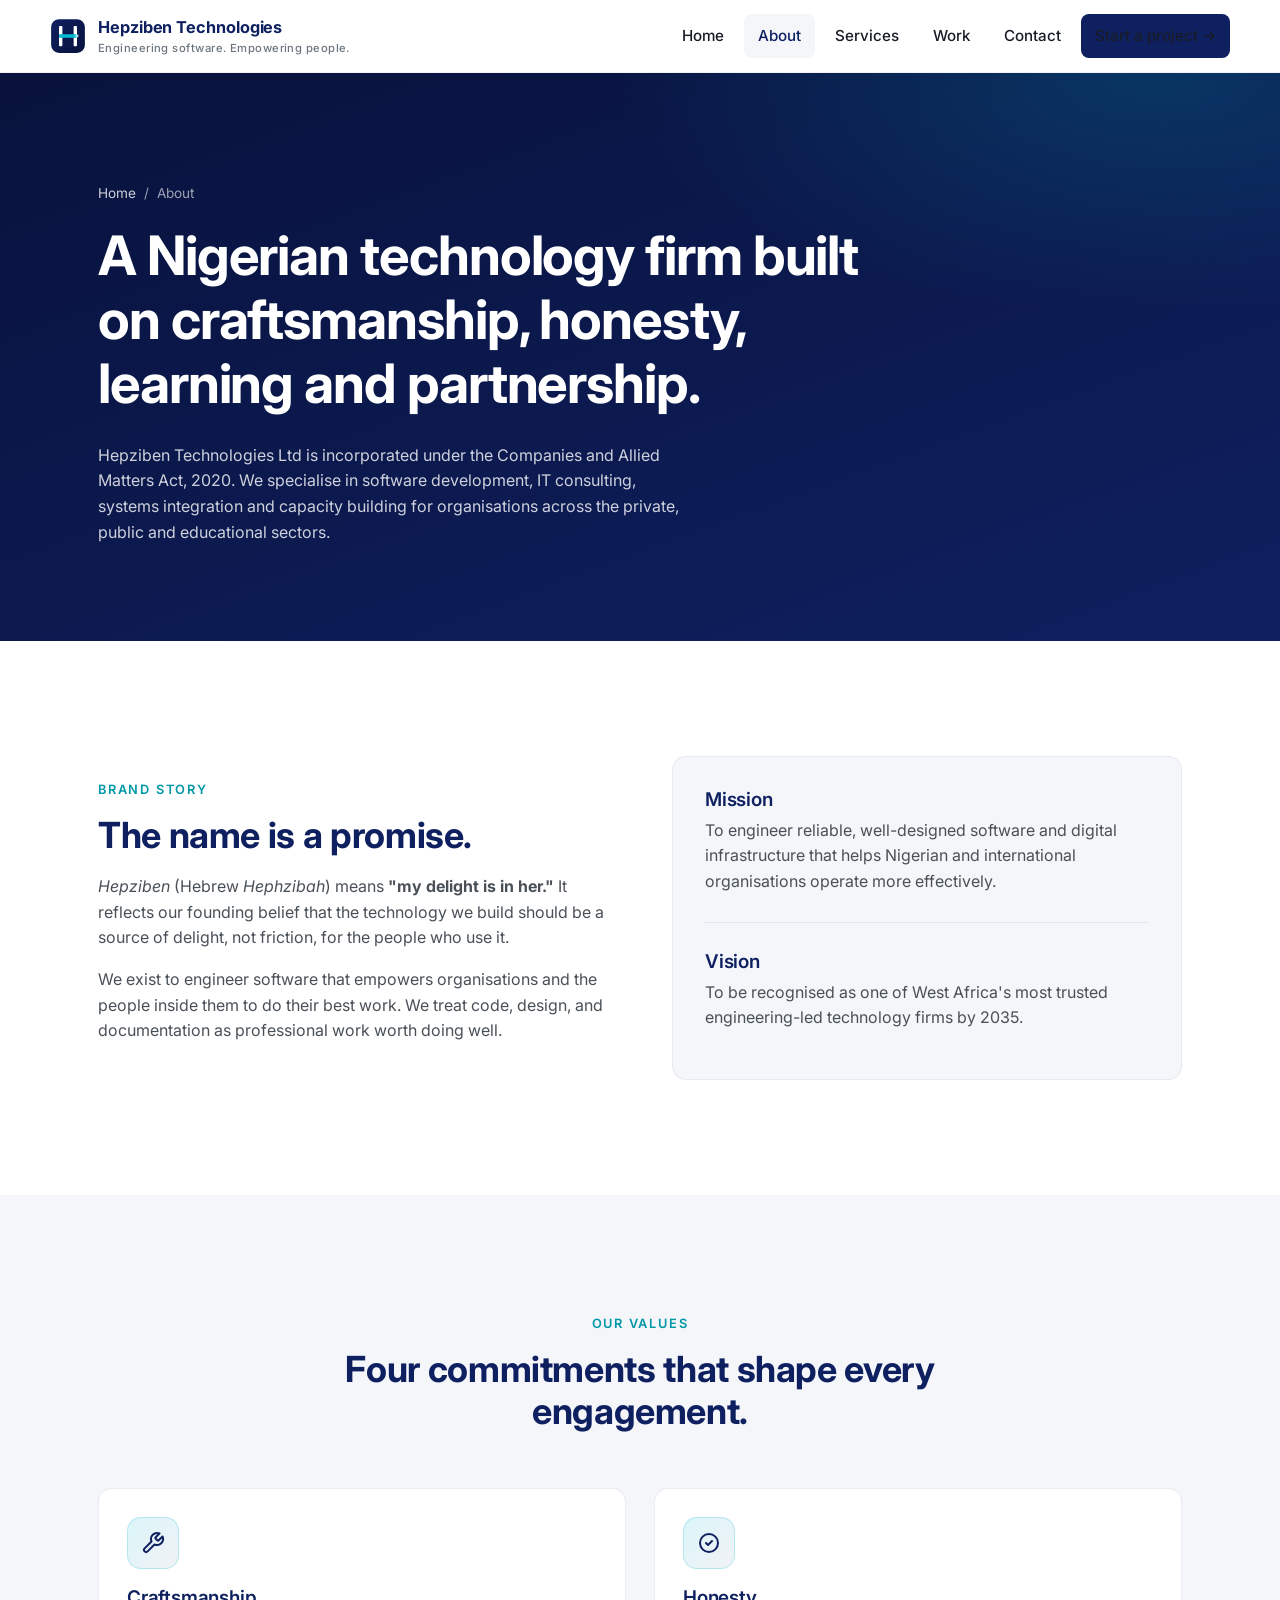
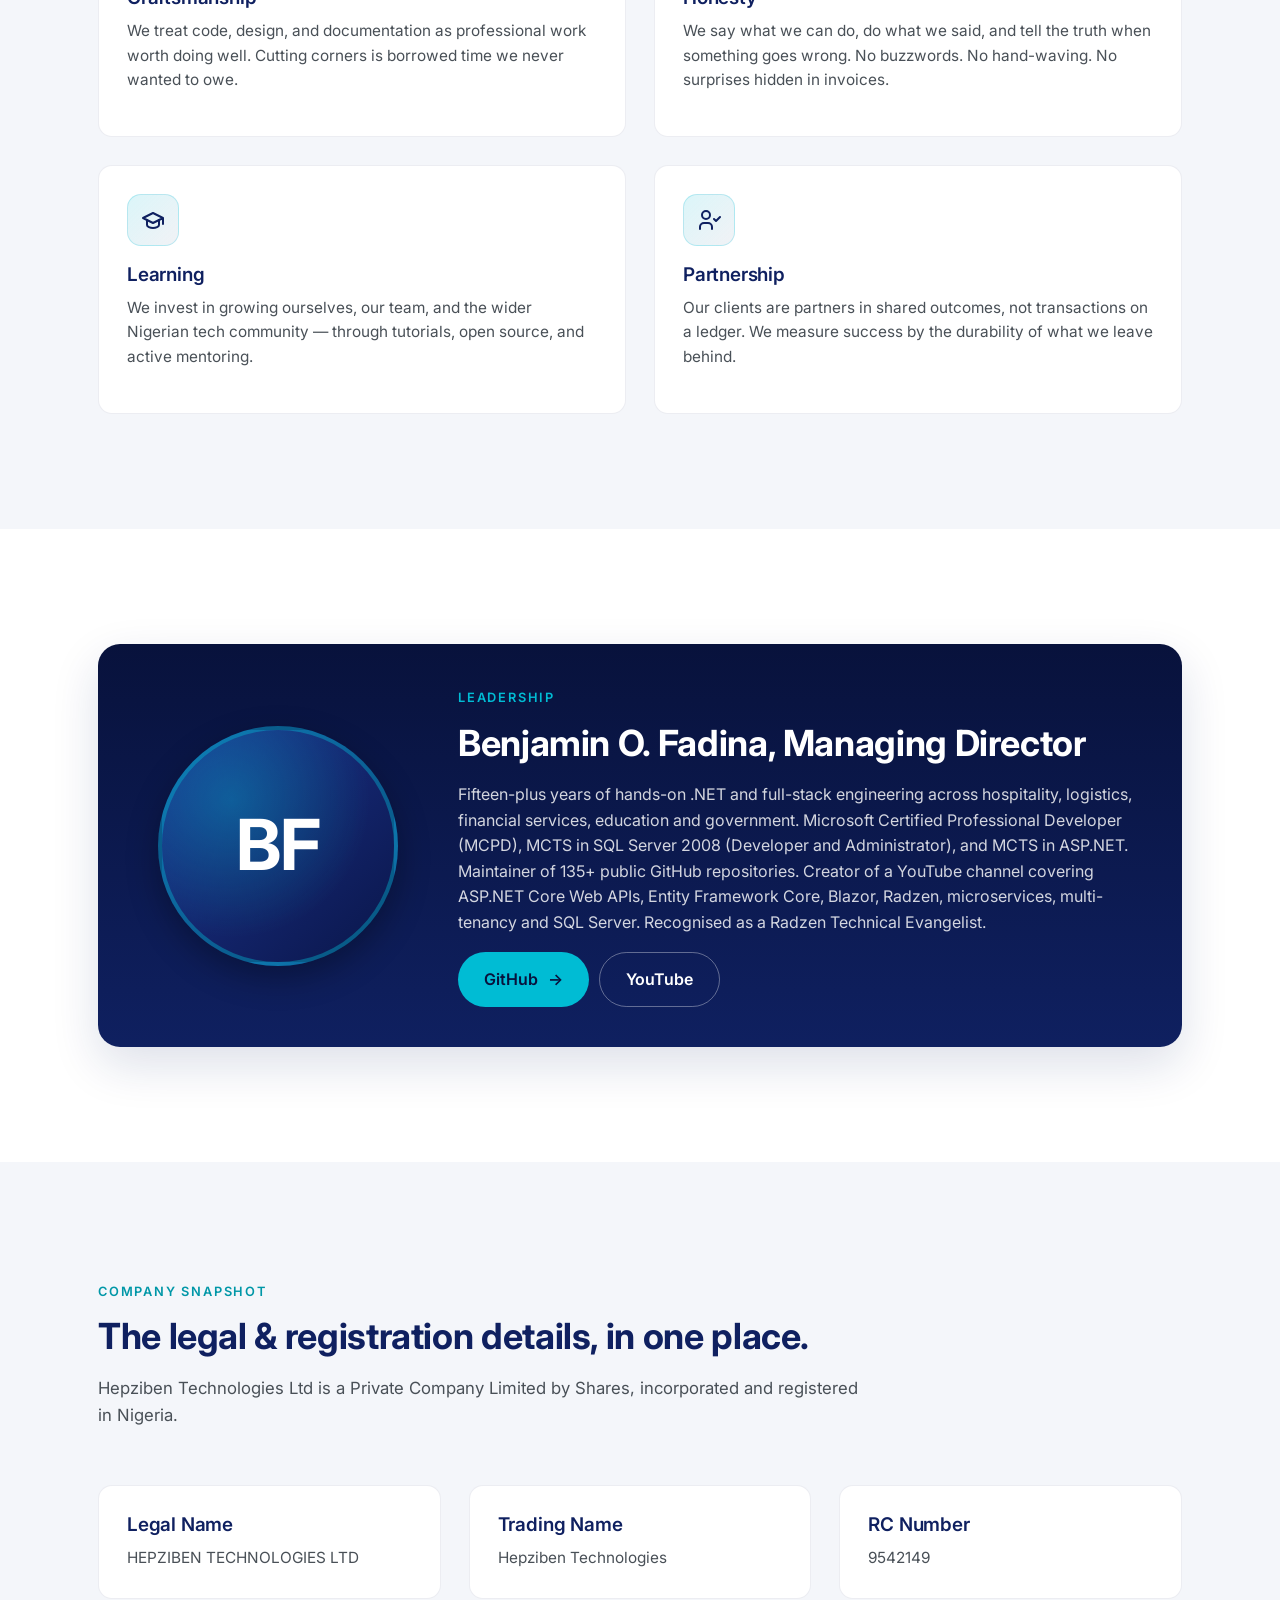
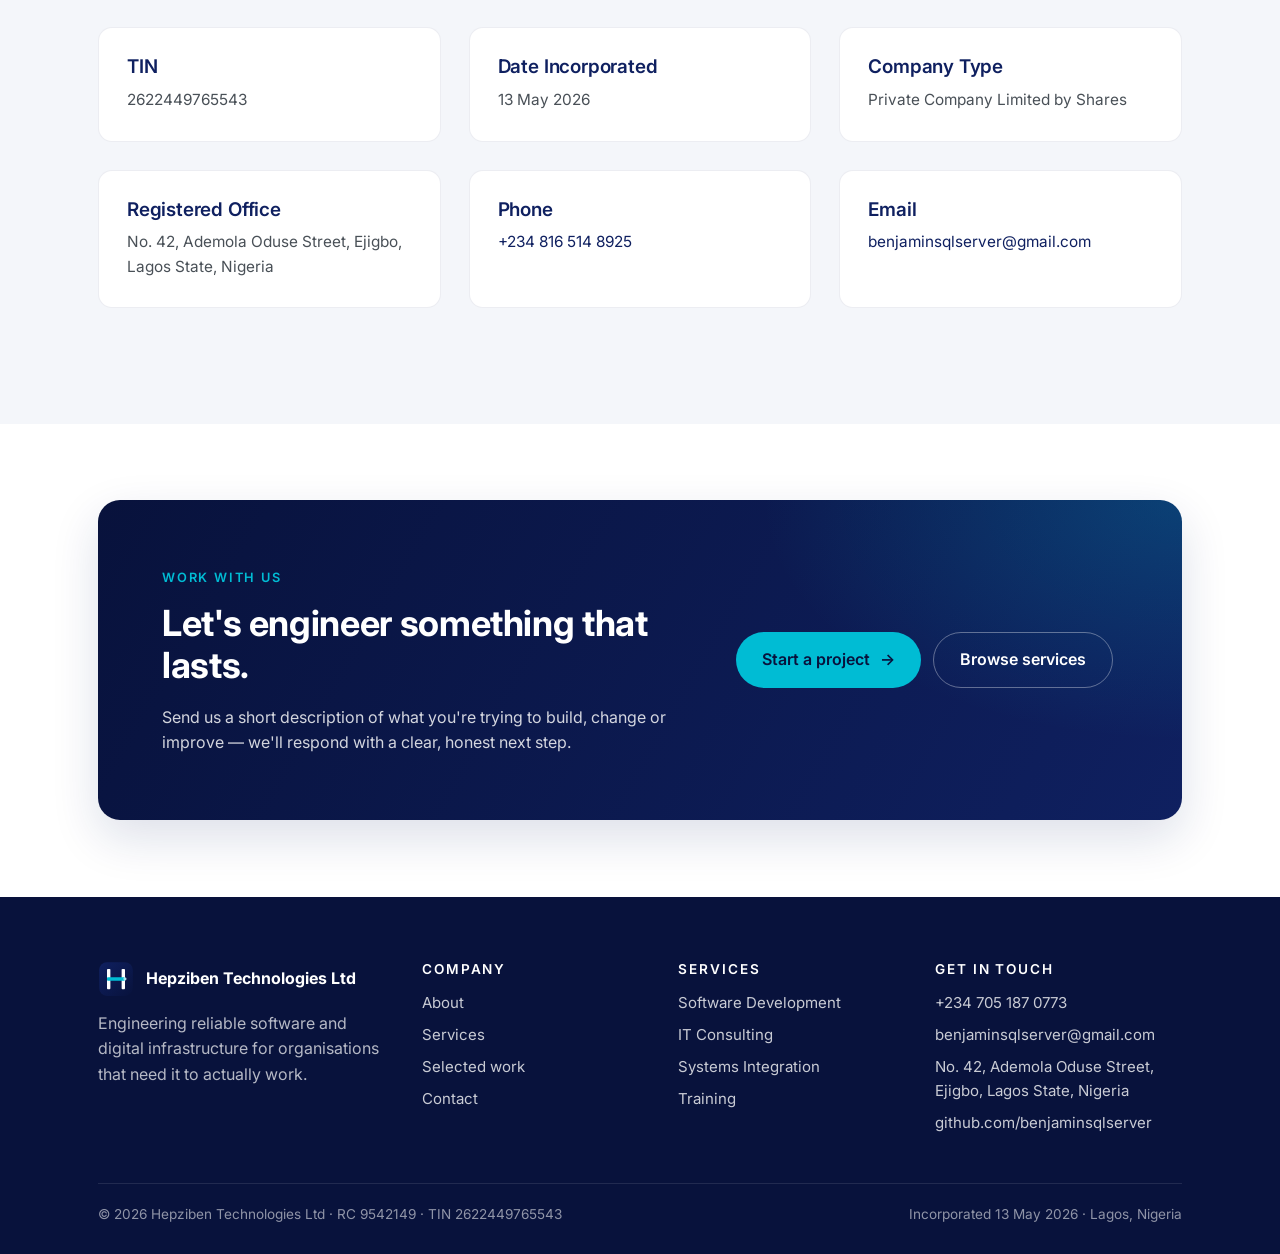
==== commit a0775ddd: "Update about.html" ====
--- a/about.html
+++ b/about.html
@@ -145,7 +145,7 @@
         <div class="service reveal"><h3>Date Incorporated</h3><p style="margin:0;">13 May 2026</p></div>
         <div class="service reveal"><h3>Company Type</h3><p style="margin:0;">Private Company Limited by Shares</p></div>
         <div class="service reveal"><h3>Registered Office</h3><p style="margin:0;">No. 42, Ademola Oduse Street, Ejigbo, Lagos State, Nigeria</p></div>
-        <div class="service reveal"><h3>Phone</h3><p style="margin:0;"><a href="tel:+2347051870773">+234 705 187 0773</a></p></div>
+        <div class="service reveal"><h3>Phone</h3><p style="margin:0;"><a href="tel:+2347051870773">+234 816 514 8925</a></p></div>
         <div class="service reveal"><h3>Email</h3><p style="margin:0;"><a href="mailto:benjaminsqlserver@gmail.com">benjaminsqlserver@gmail.com</a></p></div>
       </div>
     </div>
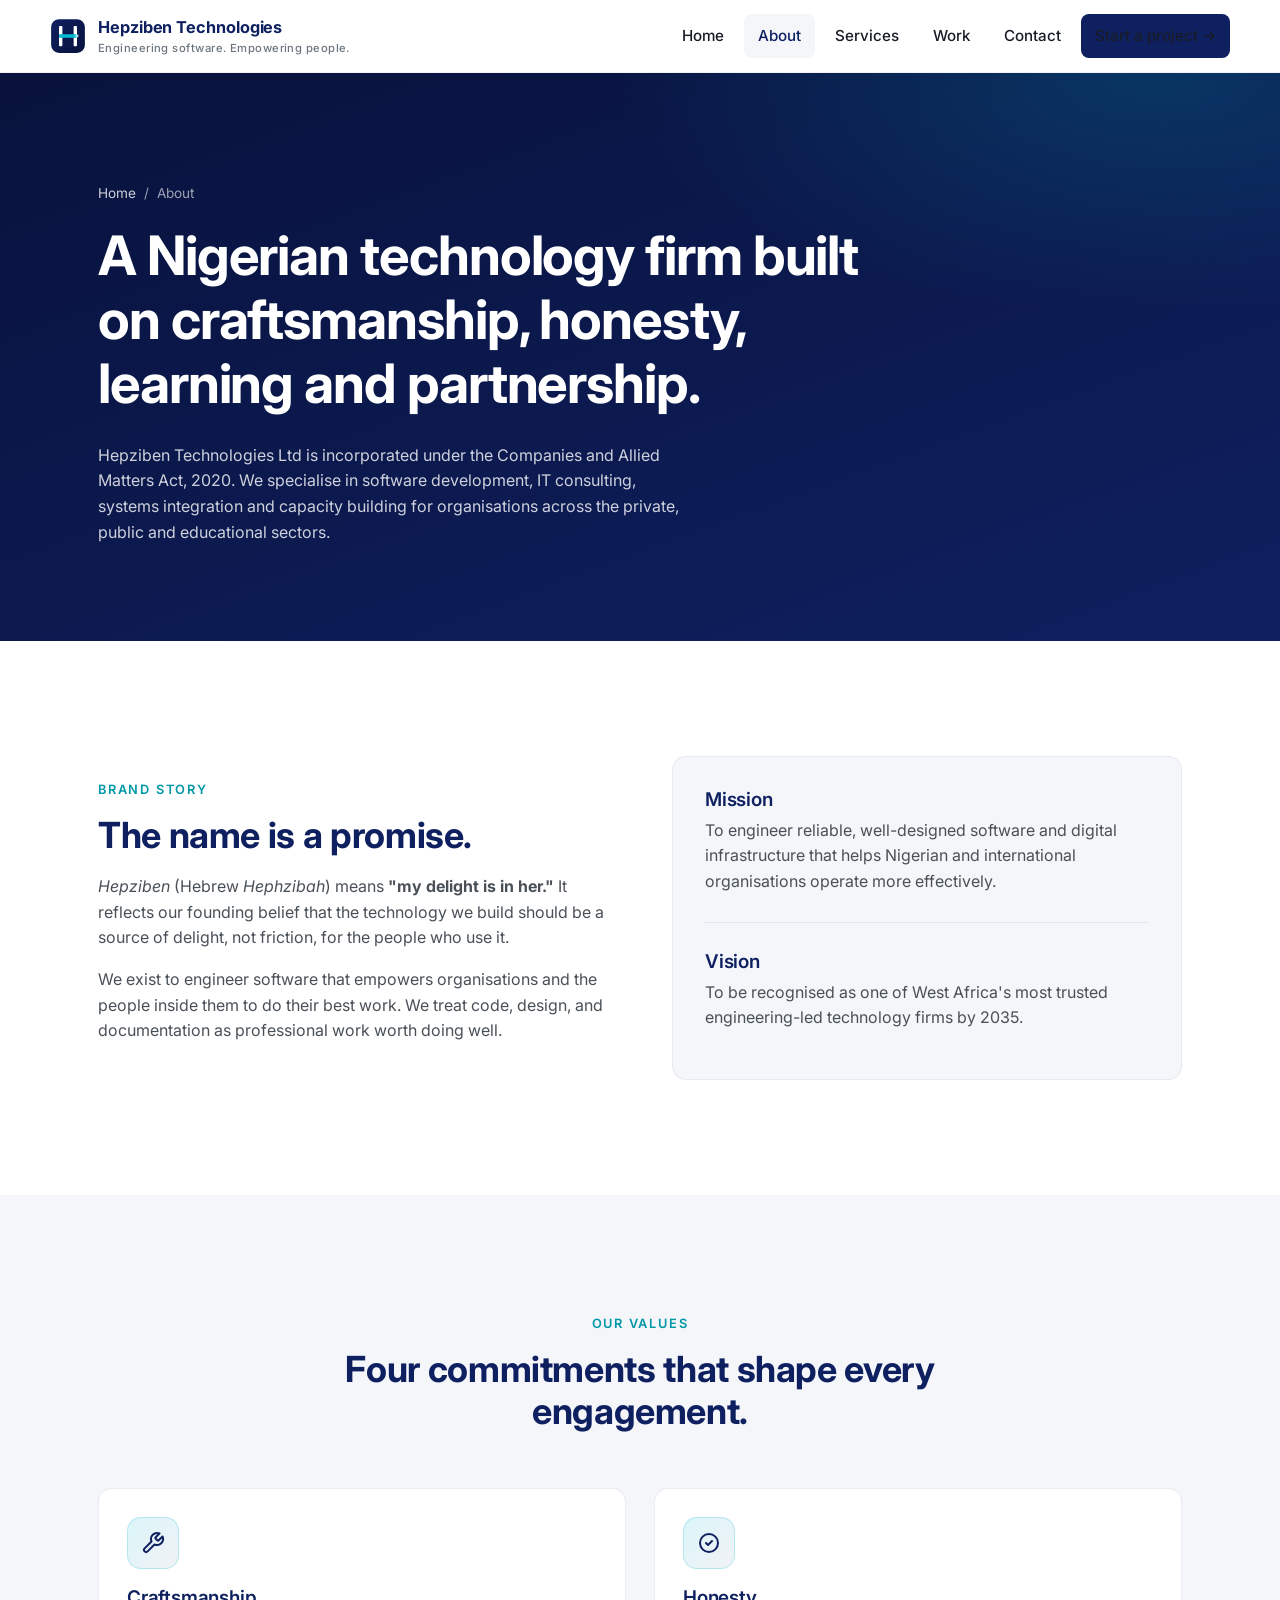
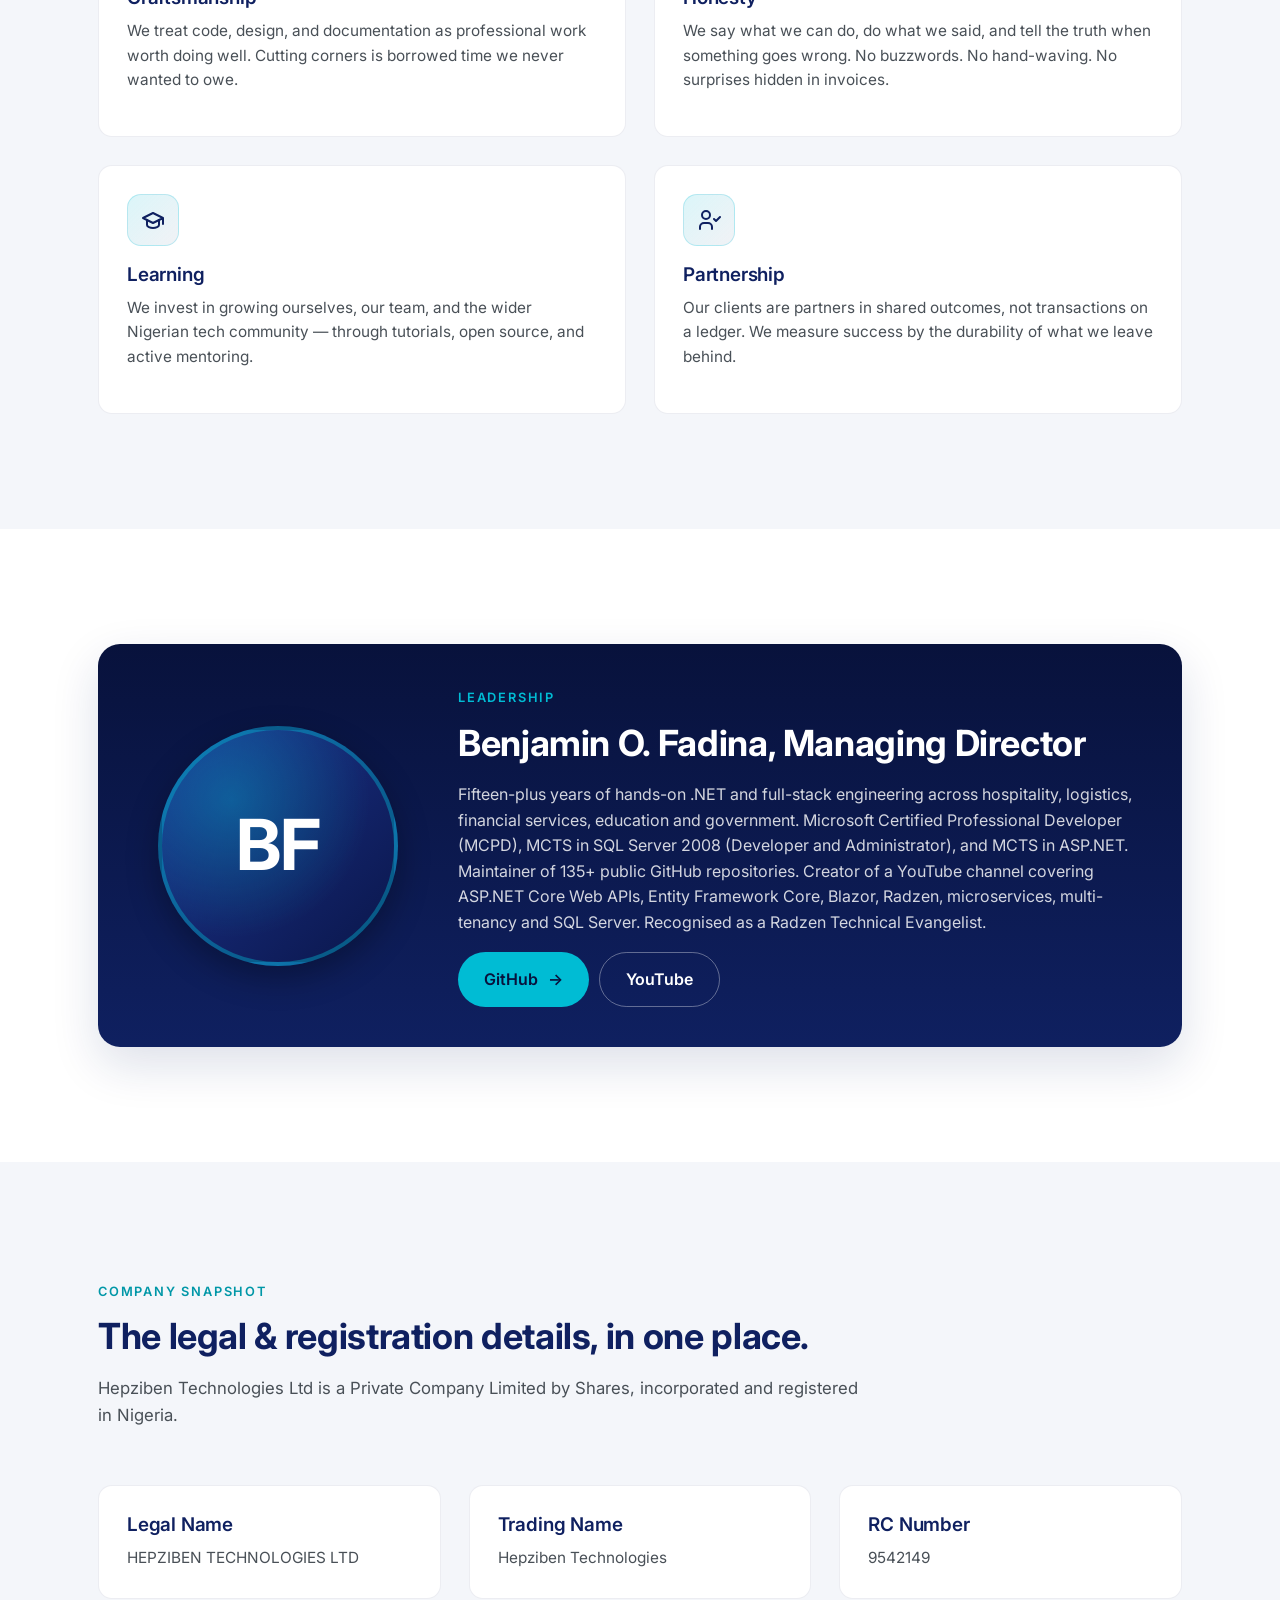
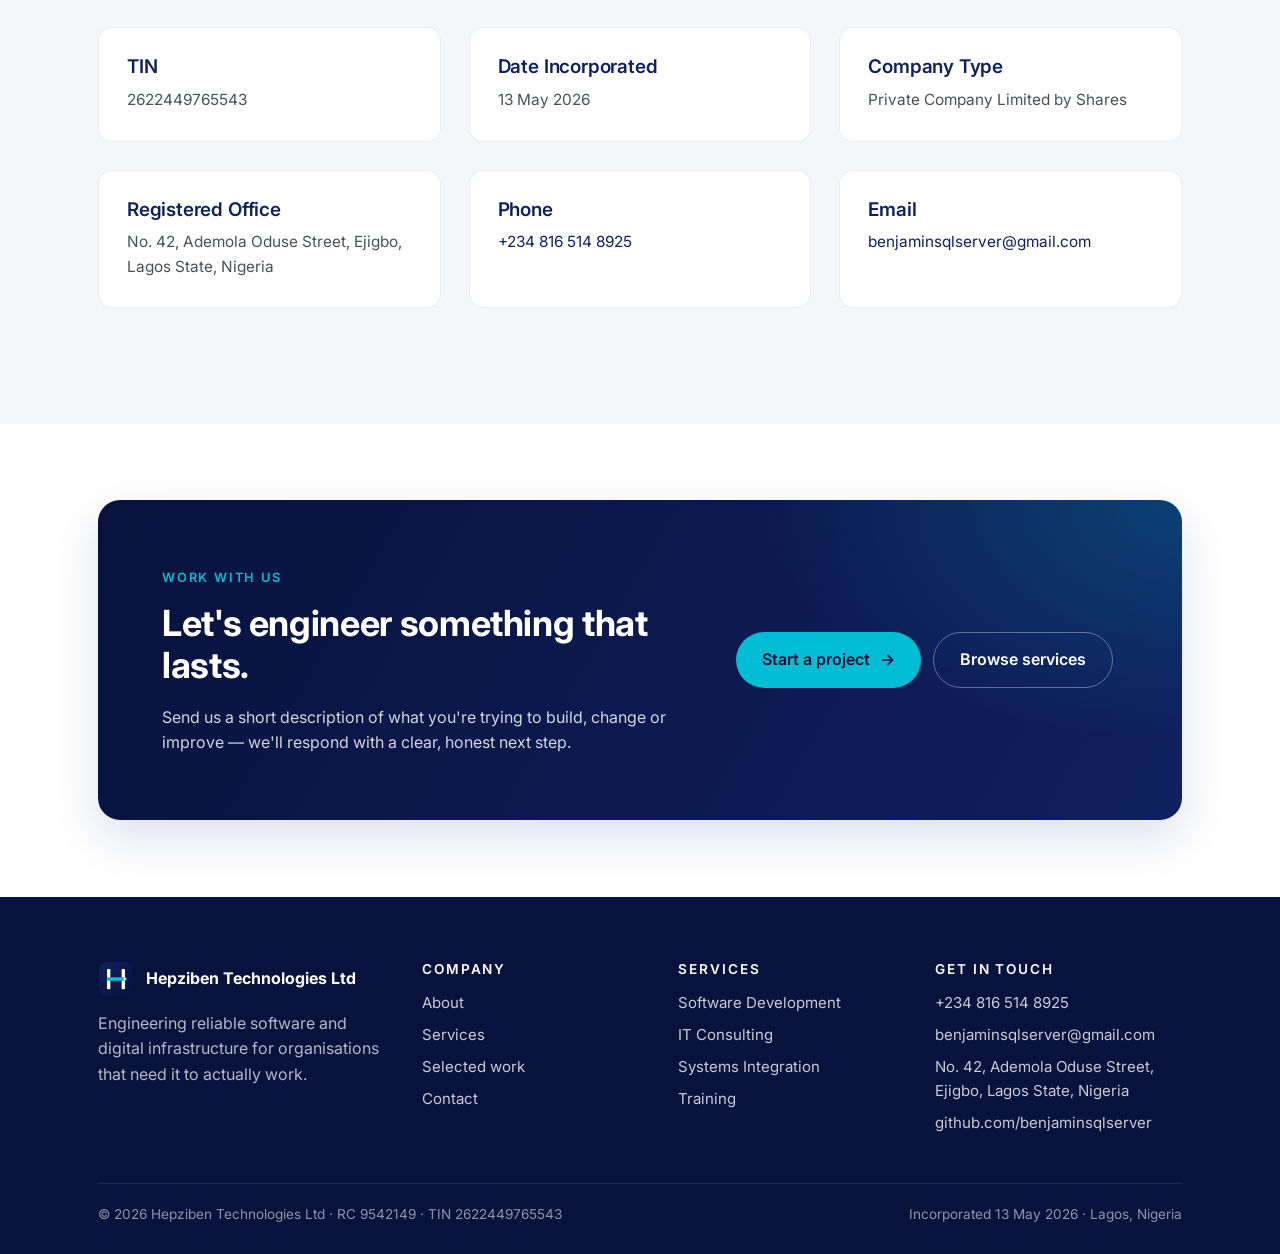
==== commit 5c0d4614: "Update about.html" ====
--- a/about.html
+++ b/about.html
@@ -192,7 +192,7 @@
         </div>
         <div><h4>Get in touch</h4>
           <ul>
-            <li><a href="tel:+2347051870773">+234 705 187 0773</a></li>
+            <li><a href="tel:+2347051870773">+234 816 514 8925</a></li>
             <li><a href="mailto:benjaminsqlserver@gmail.com">benjaminsqlserver@gmail.com</a></li>
             <li>No. 42, Ademola Oduse Street,<br/>Ejigbo, Lagos State, Nigeria</li>
             <li><a href="https://github.com/benjaminsqlserver" target="_blank" rel="noopener">github.com/benjaminsqlserver</a></li>
